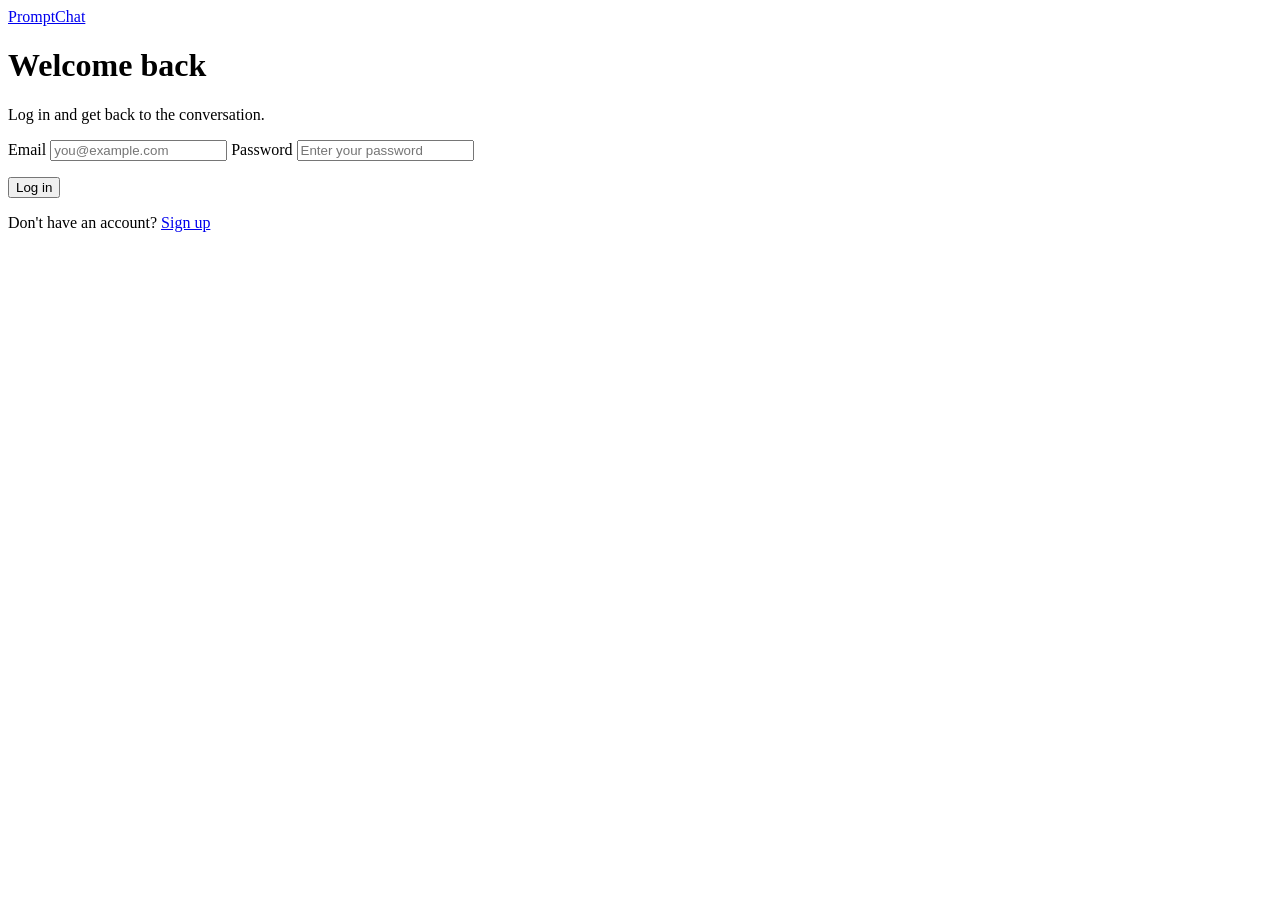
==== login/index.html @ 8e79e04d "Add login page with form and API integration" ====
<!DOCTYPE html>

<html lang="en">
<head>
    <meta charset="UTF-8">
    <meta name="viewport" content="width=device-width, initial-scale=1.0">
    <title>Log In — PromptChat</title>
    <link rel="stylesheet" href="../css/login.css">
</head>
<body>

<div class="auth-card">
    <a class="logo" href="../landing/">PromptChat</a>

    <h1>Welcome back</h1>
    <p class="subtitle">Log in and get back to the conversation.</p>

    <form id="login-form">
        <label for="email">Email</label>
        <input
            id="email"
            type="email"
            placeholder="you@example.com"
            required
        >

        <label for="password">Password</label>
        <input
            id="password"
            type="password"
            placeholder="Enter your password"
            required
        >

        <p id="message"></p>

        <button type="submit">Log in</button>
    </form>

    <p class="switch">
        Don't have an account?
        <a href="../signup/">Sign up</a>
    </p>
</div>

<script>
    const form = document.getElementById("login-form");
    const message = document.getElementById("message");

    // Raspberry Pi API — temporary LAN address for testing
    const API_URL = "http://10.0.0.29:3000";

    form.addEventListener("submit", async function (event) {
        event.preventDefault();

        const email = document.getElementById("email").value.trim();
        const password = document.getElementById("password").value;

        message.textContent = "Logging in...";
        message.className = "";

        try {
            const response = await fetch(`${API_URL}/api/auth/login`, {
                method: "POST",
                headers: {
                    "Content-Type": "application/json"
                },
                body: JSON.stringify({
                    email: email,
                    password: password
                })
            });

            const data = await response.json();

            if (!response.ok) {
                message.textContent = data.error || "Invalid email or password.";
                message.className = "error";
                return;
            }

            message.textContent = "Logged in successfully!";
            message.className = "success";

            console.log("Logged in user:", data.user);

            // We'll add the actual logged-in session/redirect here later.
            
        } catch (error) {
            console.error("Login request failed:", error);

            message.textContent =
                "Unable to connect to the PromptChat server.";
            message.className = "error";
        }
    });
</script>

</body>
</html>
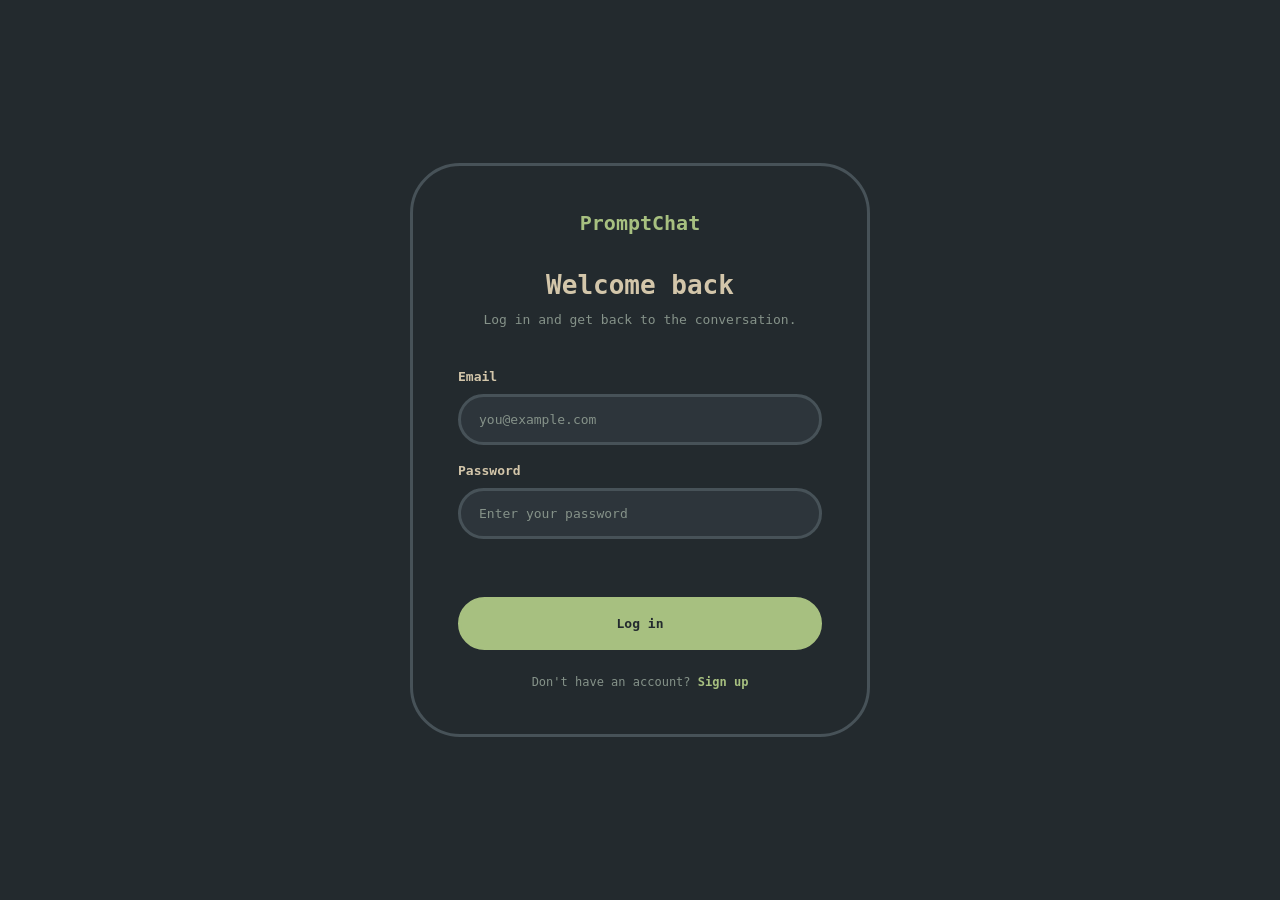
==== commit 76faa21a: "Add redirect to home after successful login Redirect user to home page after successful login." ====
--- a/login/index.html
+++ b/login/index.html
@@ -79,12 +79,14 @@
                 return;
             }
 
-            message.textContent = "Logged in successfully!";
-            message.className = "success";
+           message.textContent = "Logged in successfully!";
+message.className = "success";
 
-            console.log("Logged in user:", data.user);
+console.log("Logged in user:", data.user);
 
-            // We'll add the actual logged-in session/redirect here later.
+setTimeout(function () {
+    window.location.href = "../home/";
+}, 500);
             
         } catch (error) {
             console.error("Login request failed:", error);
--- a/css/login.css
+++ b/css/login.css
@@ -0,0 +1,182 @@
+@import url("https://fonts.googleapis.com/css2?family=JetBrains+Mono:wght@400;500;600;700&display=swap");
+
+:root {
+    --background-dim: #232a2e;
+    --bg-green: #a7c080;
+    --statusline-1: #475258;
+    --text: #d3c6aa;
+    --text-muted: #859289;
+    --input-background: #2d353b;
+    --error: #e67e80;
+
+    --border-width: 3px;
+    --radius: 50px;
+}
+
+* {
+    box-sizing: border-box;
+}
+
+html,
+body {
+    margin: 0;
+    width: 100%;
+    min-height: 100%;
+}
+
+body {
+    min-height: 100vh;
+    padding: 24px;
+
+    background: var(--background-dim);
+    color: var(--text);
+
+    font-family: "JetBrains Mono", monospace;
+
+    display: flex;
+    align-items: center;
+    justify-content: center;
+}
+
+.auth-card {
+    width: 100%;
+    max-width: 460px;
+    padding: 45px;
+
+    border: var(--border-width) solid var(--statusline-1);
+    border-radius: var(--radius);
+
+    background: var(--background-dim);
+}
+
+.logo {
+    display: block;
+    margin-bottom: 35px;
+
+    color: #a7c080;
+    font-size: 20px;
+    font-weight: 700;
+    text-align: center;
+    text-decoration: none;
+}
+
+h1 {
+    margin: 0 0 10px;
+
+    color: var(--text);
+
+    font-size: 26px;
+    text-align: center;
+}
+
+.subtitle {
+    margin: 0 0 30px;
+
+    color: var(--text-muted);
+
+    font-size: 13px;
+    line-height: 1.6;
+    text-align: center;
+}
+
+form {
+    display: flex;
+    flex-direction: column;
+    gap: 10px;
+}
+
+label {
+    margin-top: 8px;
+
+    color: var(--text);
+
+    font-size: 13px;
+    font-weight: 600;
+}
+
+input {
+    width: 100%;
+    padding: 15px 18px;
+
+    border: var(--border-width) solid var(--statusline-1);
+    border-radius: var(--radius);
+
+    outline: none;
+
+    background: var(--input-background);
+    color: var(--text);
+
+    font-family: inherit;
+    font-size: 13px;
+}
+
+input::placeholder {
+    color: var(--text-muted);
+}
+
+input:focus {
+    border-color: var(--bg-green);
+}
+
+button {
+    width: 100%;
+    margin-top: 15px;
+    padding: 16px;
+
+    border: var(--border-width) solid var(--bg-green);
+    border-radius: var(--radius);
+
+    background: var(--bg-green);
+    color: var(--background-dim);
+
+    font-family: inherit;
+    font-size: 13px;
+    font-weight: 700;
+
+    cursor: pointer;
+}
+
+button:hover {
+    opacity: 0.9;
+}
+
+#message {
+    min-height: 18px;
+    margin: 5px 0 0;
+
+    font-size: 12px;
+}
+
+.error {
+    color: var(--error);
+}
+
+.success {
+    color: var(--bg-green);
+}
+
+.switch {
+    margin: 25px 0 0;
+
+    color: var(--text-muted);
+
+    font-size: 12px;
+    text-align: center;
+}
+
+.switch a {
+    color: var(--bg-green);
+    text-decoration: none;
+    font-weight: 600;
+}
+
+.switch a:hover {
+    text-decoration: underline;
+}
+
+@media (max-width: 520px) {
+    .auth-card {
+        padding: 35px 25px;
+        border-radius: 40px;
+    }
+}
